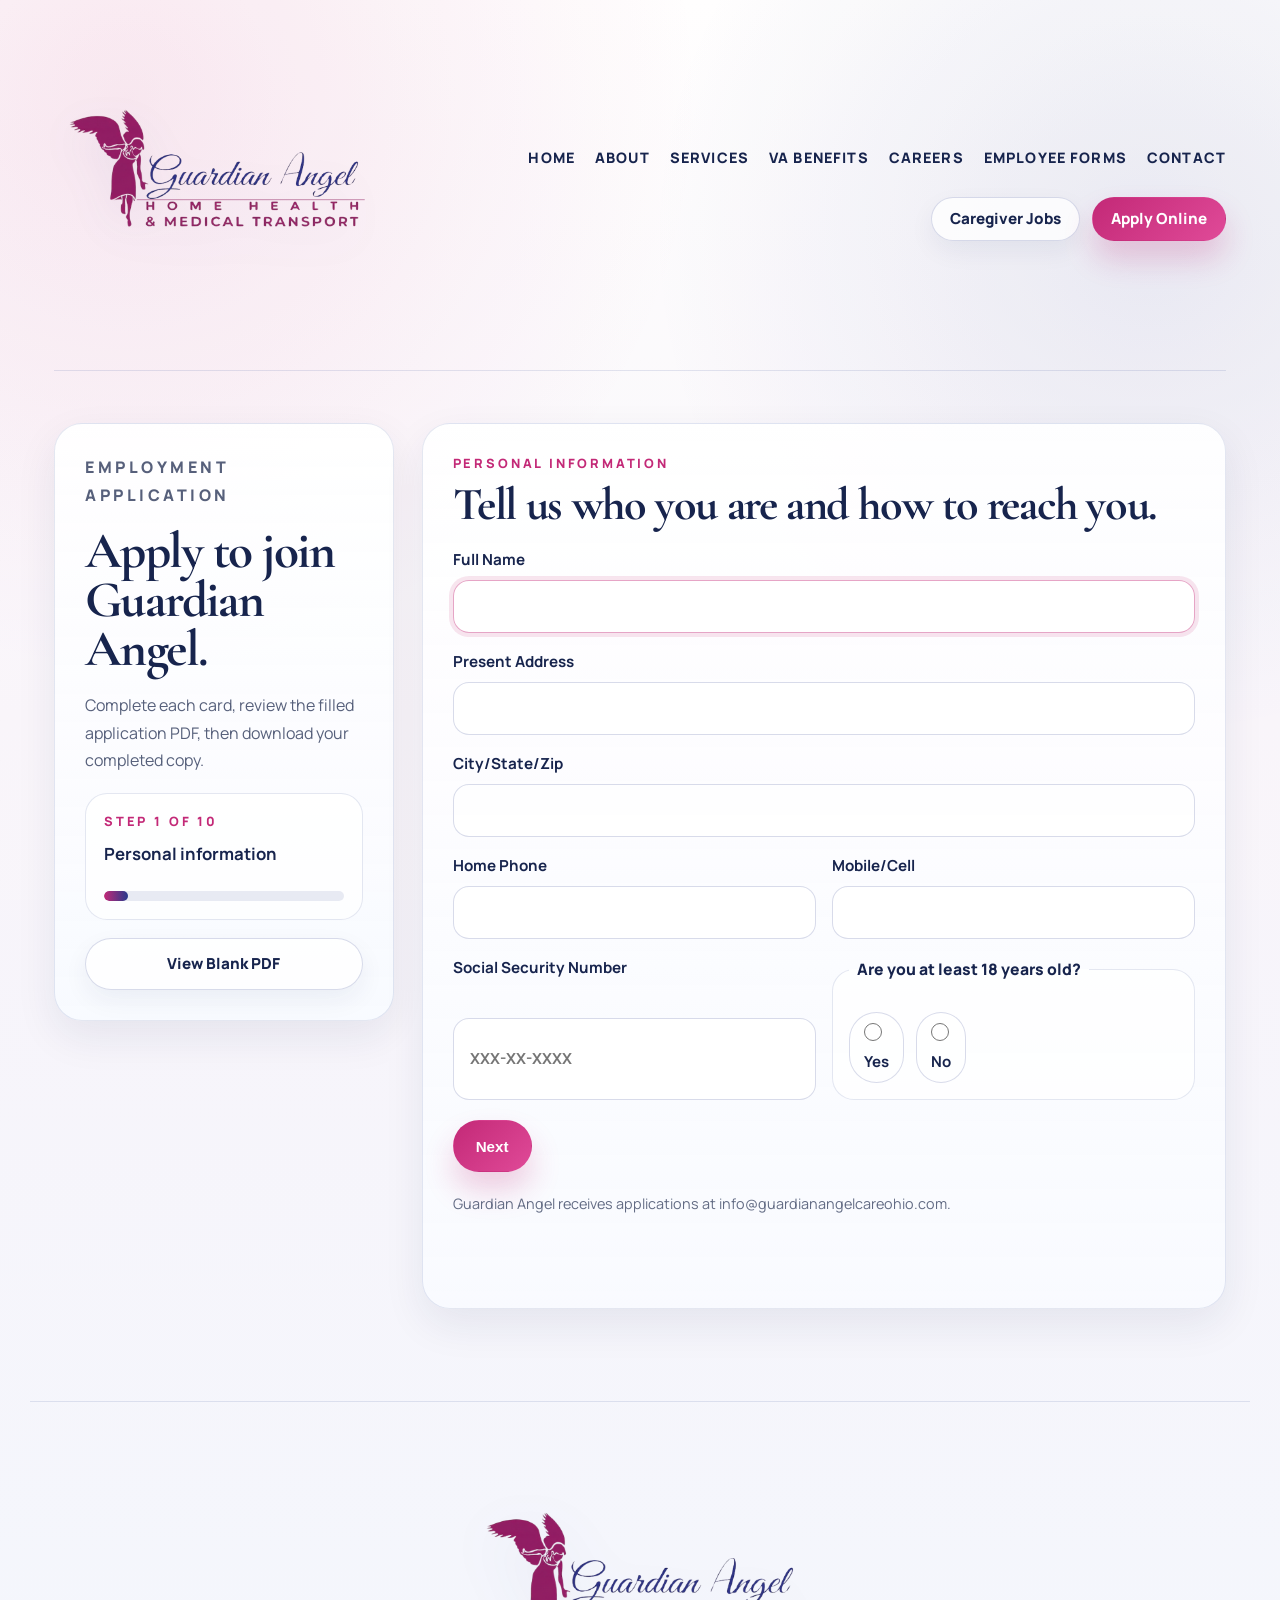
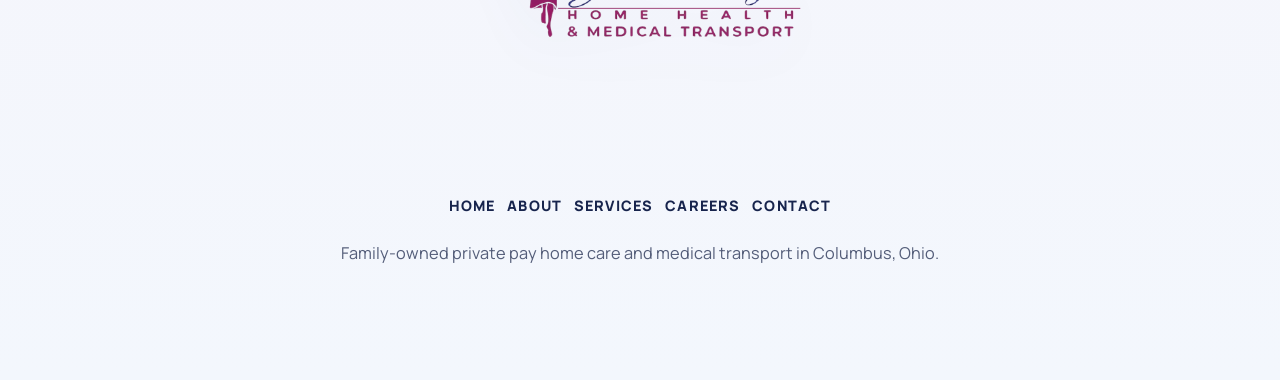
==== application.html @ 1ad5d9fd "Add employee onboarding forms site" ====
<!DOCTYPE html>
<html lang="en">
<head>
  <meta charset="UTF-8">
  <meta name="viewport" content="width=device-width, initial-scale=1.0">
  <title>Employment Application | Guardian Angel Home Health &amp; Medical Transport</title>
  <meta
    name="description"
    content="Complete the Guardian Angel Home Health and Medical Transport employment application online, preview the filled PDF, then download and submit your completed copy."
  >
  <link rel="icon" href="favicon.ico" sizes="any">
  <link rel="icon" type="image/png" sizes="512x512" href="favicon.png">
  <link rel="apple-touch-icon" sizes="180x180" href="apple-touch-icon.png">
  <link rel="preconnect" href="https://fonts.googleapis.com">
  <link rel="preconnect" href="https://fonts.gstatic.com" crossorigin>
  <link rel="stylesheet" href="styles.css">
</head>
<body>
  <div class="page-shell application-page">
    <header class="application-header" id="top">
      <nav class="top-nav">
        <a class="brand" href="index.html" aria-label="Guardian Angel Home Health and Medical Transport">
          <img
            class="brand-logo"
            src="assets/guardian-angel-logo.png"
            alt="Guardian Angel Home Health and Medical Transport logo"
          >
        </a>

        <div class="nav-cluster">
          <div class="nav-links">
            <a href="index.html">Home</a>
            <a href="about.html">About</a>
            <a href="index.html#services">Services</a>
            <a href="index.html#va-benefits">VA Benefits</a>
            <a href="index.html#careers">Careers</a>
            <a href="employee-forms.html">Employee Forms</a>
            <a href="index.html#contact">Contact</a>
          </div>
          <div class="nav-actions">
            <a class="button button-secondary button-small" href="index.html#careers">Caregiver Jobs</a>
            <a class="button button-primary button-small" href="#application">Apply Online</a>
          </div>
        </div>
      </nav>
    </header>

    <main
      class="application-main"
      id="application"
      data-application-recipient="info@guardianangelcareohio.com"
      data-application-endpoint="application-submit.php"
    >
      <section class="section application-section">
        <div class="application-layout">
          <aside class="application-sidebar reveal">
            <p class="eyebrow">Employment Application</p>
            <h1>Apply to join Guardian Angel.</h1>
            <p>
              Complete each card, review the filled application PDF, then download your completed copy.
            </p>
            <div class="application-status-card">
              <span class="feature-tag" id="applicationStepCount">Step 1 of 10</span>
              <strong id="applicationStepTitle">Personal information</strong>
              <div class="va-progress-bar" aria-hidden="true">
                <span class="va-progress-fill" id="applicationProgressFill"></span>
              </div>
            </div>
            <a class="button button-secondary" href="Forms/Guardian_Angel_Employment_Application.pdf" target="_blank" rel="noopener">View Blank PDF</a>
          </aside>

          <form class="contact-form application-form reveal" id="employmentApplicationForm" novalidate>
            <section class="application-step is-active" data-step-title="Personal information">
              <div class="application-step-head">
                <p class="eyebrow">Personal Information</p>
                <h2>Tell us who you are and how to reach you.</h2>
              </div>
              <label>
                Full Name
                <input type="text" name="fullName" autocomplete="name" required>
              </label>
              <label>
                Present Address
                <input type="text" name="presentAddress" autocomplete="street-address" required>
              </label>
              <label>
                City/State/Zip
                <input type="text" name="cityStateZip" autocomplete="address-level2" required>
              </label>
              <div class="form-grid-two">
                <label>
                  Home Phone
                  <input type="tel" name="homePhone" autocomplete="tel">
                </label>
                <label>
                  Mobile/Cell
                  <input type="tel" name="mobilePhone" autocomplete="tel" required>
                </label>
              </div>
              <div class="form-grid-two">
                <label>
                  Social Security Number
                  <input type="password" name="ssn" autocomplete="off" inputmode="numeric" placeholder="XXX-XX-XXXX">
                </label>
                <fieldset class="form-question compact-question">
                  <legend>Are you at least 18 years old?</legend>
                  <div class="choice-row">
                    <label class="choice-pill"><input type="radio" name="atLeast18" value="Yes" required><span>Yes</span></label>
                    <label class="choice-pill"><input type="radio" name="atLeast18" value="No" required><span>No</span></label>
                  </div>
                </fieldset>
              </div>
            </section>

            <section class="application-step" data-step-title="Position desired" hidden>
              <div class="application-step-head">
                <p class="eyebrow">Position Desired</p>
                <h2>Share the role and schedule you are looking for.</h2>
              </div>
              <div class="form-grid-two">
                <label>
                  Position Applying For
                  <input type="text" name="positionApplyingFor" required>
                </label>
                <label>
                  Salary Requirements
                  <input type="text" name="salaryRequirements">
                </label>
              </div>
              <fieldset class="form-question">
                <legend>Employment Type</legend>
                <div class="choice-row">
                  <label class="choice-pill"><input type="checkbox" name="employmentType" value="Full Time"><span>Full Time</span></label>
                  <label class="choice-pill"><input type="checkbox" name="employmentType" value="Part Time"><span>Part Time</span></label>
                  <label class="choice-pill"><input type="checkbox" name="employmentType" value="Per Visit"><span>Per Visit</span></label>
                  <label class="choice-pill"><input type="checkbox" name="employmentType" value="Pool"><span>Pool</span></label>
                </div>
              </fieldset>
              <fieldset class="form-question">
                <legend>Availability</legend>
                <div class="choice-row">
                  <label class="choice-pill"><input type="checkbox" name="availability" value="Day"><span>Day</span></label>
                  <label class="choice-pill"><input type="checkbox" name="availability" value="Night"><span>Night</span></label>
                  <label class="choice-pill"><input type="checkbox" name="availability" value="Evening"><span>Evening</span></label>
                  <label class="choice-pill"><input type="checkbox" name="availability" value="Weekend"><span>Weekend</span></label>
                </div>
              </fieldset>
              <fieldset class="form-question compact-question">
                <legend>Are you a US Citizen?</legend>
                <div class="choice-row">
                  <label class="choice-pill"><input type="radio" name="usCitizen" value="Yes" required><span>Yes</span></label>
                  <label class="choice-pill"><input type="radio" name="usCitizen" value="No" required><span>No</span></label>
                </div>
              </fieldset>
              <fieldset class="form-question compact-question">
                <legend>If no, do you have the legal right to remain permanently in the US?</legend>
                <div class="choice-row">
                  <label class="choice-pill"><input type="radio" name="legalRight" value="Yes"><span>Yes</span></label>
                  <label class="choice-pill"><input type="radio" name="legalRight" value="No"><span>No</span></label>
                  <label class="choice-pill"><input type="radio" name="legalRight" value="Not Applicable"><span>Not Applicable</span></label>
                </div>
              </fieldset>
              <fieldset class="form-question compact-question">
                <legend>Do you have adequate transportation to get to work on time and on short notice?</legend>
                <div class="choice-row">
                  <label class="choice-pill"><input type="radio" name="transportation" value="Yes" required><span>Yes</span></label>
                  <label class="choice-pill"><input type="radio" name="transportation" value="No" required><span>No</span></label>
                </div>
              </fieldset>
            </section>

            <section class="application-step" data-step-title="Background information" hidden>
              <div class="application-step-head">
                <p class="eyebrow">Background Information</p>
                <h2>Answer the background questions from the application.</h2>
              </div>
              <fieldset class="form-question">
                <legend>Have you been convicted of a crime, excluding misdemeanors/traffic, or released from confinement following a conviction within the last 7 years?</legend>
                <div class="choice-row">
                  <label class="choice-pill"><input type="radio" name="convicted" value="Yes" required><span>Yes</span></label>
                  <label class="choice-pill"><input type="radio" name="convicted" value="No" required><span>No</span></label>
                </div>
              </fieldset>
              <label>
                If yes, provide date, place, and nature
                <textarea name="convictionDetails" rows="4"></textarea>
              </label>
              <fieldset class="form-question">
                <legend>Are you presently charged with any violation of the law, excluding traffic?</legend>
                <div class="choice-row">
                  <label class="choice-pill"><input type="radio" name="presentlyCharged" value="Yes" required><span>Yes</span></label>
                  <label class="choice-pill"><input type="radio" name="presentlyCharged" value="No" required><span>No</span></label>
                </div>
              </fieldset>
              <label>
                If yes, provide date, place, and nature
                <textarea name="chargeDetails" rows="4"></textarea>
              </label>
            </section>

            <section class="application-step" data-step-title="Educational history" hidden>
              <div class="application-step-head">
                <p class="eyebrow">Educational History</p>
                <h2>List your school history.</h2>
              </div>
              <div class="application-repeat-group">
                <h3>High School</h3>
                <label>
                  Name &amp; Location
                  <input type="text" name="highSchoolNameLocation">
                </label>
                <div class="form-grid-three">
                  <label>
                    Year Attended
                    <input type="text" name="highSchoolYears">
                  </label>
                  <fieldset class="form-question compact-question">
                    <legend>Graduated?</legend>
                    <div class="choice-row">
                      <label class="choice-pill"><input type="radio" name="highSchoolGraduated" value="Y"><span>Y</span></label>
                      <label class="choice-pill"><input type="radio" name="highSchoolGraduated" value="N"><span>N</span></label>
                    </div>
                  </fieldset>
                  <label>
                    Degree
                    <input type="text" name="highSchoolDegree">
                  </label>
                </div>
              </div>
              <div class="application-repeat-group">
                <h3>College</h3>
                <label>
                  Name &amp; Location
                  <input type="text" name="collegeNameLocation">
                </label>
                <div class="form-grid-three">
                  <label>
                    Year Attended
                    <input type="text" name="collegeYears">
                  </label>
                  <fieldset class="form-question compact-question">
                    <legend>Graduated?</legend>
                    <div class="choice-row">
                      <label class="choice-pill"><input type="radio" name="collegeGraduated" value="Y"><span>Y</span></label>
                      <label class="choice-pill"><input type="radio" name="collegeGraduated" value="N"><span>N</span></label>
                    </div>
                  </fieldset>
                  <label>
                    Degree
                    <input type="text" name="collegeDegree">
                  </label>
                </div>
              </div>
              <div class="application-repeat-group">
                <h3>Other</h3>
                <label>
                  Name &amp; Location
                  <input type="text" name="otherSchoolNameLocation">
                </label>
                <div class="form-grid-three">
                  <label>
                    Year Attended
                    <input type="text" name="otherSchoolYears">
                  </label>
                  <fieldset class="form-question compact-question">
                    <legend>Graduated?</legend>
                    <div class="choice-row">
                      <label class="choice-pill"><input type="radio" name="otherSchoolGraduated" value="Y"><span>Y</span></label>
                      <label class="choice-pill"><input type="radio" name="otherSchoolGraduated" value="N"><span>N</span></label>
                    </div>
                  </fieldset>
                  <label>
                    Degree
                    <input type="text" name="otherSchoolDegree">
                  </label>
                </div>
              </div>
            </section>

            <section class="application-step" data-step-title="Skills and qualifications" hidden>
              <div class="application-step-head">
                <p class="eyebrow">Skills &amp; Qualifications</p>
                <h2>Add licenses, skills, languages, and honors.</h2>
              </div>
              <label>
                Professional Licenses
                <textarea name="professionalLicenses" rows="4" placeholder="Indicate type, number, and state of issue"></textarea>
              </label>
              <label>
                Other Skills
                <textarea name="otherSkills" rows="4" placeholder="Computer experience, typing speed, and other relevant skills"></textarea>
              </label>
              <label>
                Languages Spoken, other than English
                <input type="text" name="languagesSpoken">
              </label>
              <label>
                Professional Memberships/Honors
                <input type="text" name="membershipsHonors">
              </label>
            </section>

            <section class="application-step" data-step-title="Emergency contact" hidden>
              <div class="application-step-head">
                <p class="eyebrow">Emergency Contact</p>
                <h2>Add emergency contact information.</h2>
              </div>
              <div class="form-grid-two">
                <label>
                  Primary Contact Name/Phone
                  <input type="text" name="primaryContactNamePhone" required>
                </label>
                <label>
                  Relationship
                  <input type="text" name="primaryContactRelationship" required>
                </label>
              </div>
              <div class="form-grid-two">
                <label>
                  Out of State Contact Name/Phone
                  <input type="text" name="outStateContactNamePhone">
                </label>
                <label>
                  Relationship
                  <input type="text" name="outStateContactRelationship">
                </label>
              </div>
            </section>

            <section class="application-step" data-step-title="Work history 1" hidden>
              <div class="application-step-head">
                <p class="eyebrow">Work History</p>
                <h2>Start with your most recent employer.</h2>
              </div>
              <div class="form-grid-two">
                <label>
                  Employer Name
                  <input type="text" name="work1EmployerName" required>
                </label>
                <label>
                  Phone
                  <input type="tel" name="work1Phone">
                </label>
              </div>
              <label>
                Address
                <input type="text" name="work1Address">
              </label>
              <label>
                Job Title/Responsibilities
                <textarea name="work1Responsibilities" rows="4"></textarea>
              </label>
              <div class="form-grid-two">
                <label>
                  Dates (Start/End)
                  <input type="text" name="work1Dates">
                </label>
                <label>
                  Supervisor
                  <input type="text" name="work1Supervisor">
                </label>
              </div>
              <fieldset class="form-question compact-question">
                <legend>May we contact?</legend>
                <div class="choice-row">
                  <label class="choice-pill"><input type="radio" name="work1MayContact" value="Yes"><span>Yes</span></label>
                  <label class="choice-pill"><input type="radio" name="work1MayContact" value="No"><span>No</span></label>
                </div>
              </fieldset>
              <label>
                Reason for Leaving
                <input type="text" name="work1ReasonLeaving">
              </label>
            </section>

            <section class="application-step" data-step-title="Work history 2" hidden>
              <div class="application-step-head">
                <p class="eyebrow">Work History</p>
                <h2>Add a second employer if applicable.</h2>
              </div>
              <div class="form-grid-two">
                <label>
                  Employer Name
                  <input type="text" name="work2EmployerName">
                </label>
                <label>
                  Phone
                  <input type="tel" name="work2Phone">
                </label>
              </div>
              <label>
                Address
                <input type="text" name="work2Address">
              </label>
              <label>
                Job Title/Responsibilities
                <textarea name="work2Responsibilities" rows="4"></textarea>
              </label>
              <div class="form-grid-two">
                <label>
                  Dates (Start/End)
                  <input type="text" name="work2Dates">
                </label>
                <label>
                  Supervisor
                  <input type="text" name="work2Supervisor">
                </label>
              </div>
              <fieldset class="form-question compact-question">
                <legend>May we contact?</legend>
                <div class="choice-row">
                  <label class="choice-pill"><input type="radio" name="work2MayContact" value="Yes"><span>Yes</span></label>
                  <label class="choice-pill"><input type="radio" name="work2MayContact" value="No"><span>No</span></label>
                </div>
              </fieldset>
              <label>
                Reason for Leaving
                <input type="text" name="work2ReasonLeaving">
              </label>
            </section>

            <section class="application-step" data-step-title="References" hidden>
              <div class="application-step-head">
                <p class="eyebrow">Personal References</p>
                <h2>Add two personal references.</h2>
              </div>
              <div class="application-repeat-group">
                <h3>Reference 1</h3>
                <div class="form-grid-three">
                  <label>
                    Name
                    <input type="text" name="reference1Name" required>
                  </label>
                  <label>
                    Phone
                    <input type="tel" name="reference1Phone" required>
                  </label>
                  <label>
                    Relationship
                    <input type="text" name="reference1Relationship" required>
                  </label>
                </div>
              </div>
              <div class="application-repeat-group">
                <h3>Reference 2</h3>
                <div class="form-grid-three">
                  <label>
                    Name
                    <input type="text" name="reference2Name">
                  </label>
                  <label>
                    Phone
                    <input type="tel" name="reference2Phone">
                  </label>
                  <label>
                    Relationship
                    <input type="text" name="reference2Relationship">
                  </label>
                </div>
              </div>
            </section>

            <section class="application-step" data-step-title="Review and submit" hidden>
              <div class="application-step-head">
                <p class="eyebrow">Applicant Statement</p>
                <h2>Review the filled PDF, then download or submit.</h2>
              </div>
              <div class="form-grid-two">
                <label>
                  Applicant Signature
                  <input type="text" name="applicantSignature" required>
                </label>
                <label>
                  Date
                  <input type="date" name="applicationDate" required>
                </label>
              </div>
              <fieldset class="form-question">
                <legend>Applicant Statement</legend>
                <p class="question-note">
                  I certify that the information in this application is true and complete, authorize background checks and prior-history verification, and understand that employment is at-will.
                </p>
                <label class="choice-pill statement-choice">
                  <input type="checkbox" name="statementAgreement" value="Agreed" required>
                  <span>I have read and agree to the applicant statement.</span>
                </label>
              </fieldset>

              <div class="application-review-panel">
                <div class="application-review-head">
                  <h3>Review Answers</h3>
                  <button class="button button-secondary button-small" type="button" id="applicationRefreshPreviewButton">Update Preview</button>
                </div>
                <div class="application-summary" id="applicationSummary"></div>
              </div>

              <div class="application-preview-panel">
                <div class="application-review-head">
                  <h3>Completed PDF Preview</h3>
                  <a class="button button-secondary button-small" id="applicationOpenPdfLink" href="#" target="_blank" rel="noopener" hidden>Open PDF</a>
                </div>
                <div
                  class="application-pdf-pages"
                  id="applicationPdfPreviewPages"
                  aria-label="Completed employment application PDF preview"
                ></div>
              </div>
            </section>

            <div class="application-actions">
              <button class="button button-secondary" type="button" id="applicationPrevButton" hidden>Previous</button>
              <button class="button button-primary" type="button" id="applicationNextButton">Next</button>
              <button class="button button-secondary" type="button" id="applicationDownloadButton" hidden>Download PDF</button>
              <button class="button button-primary" type="button" id="applicationSubmitButton" hidden>Download and Submit</button>
            </div>
            <p class="contact-note" id="applicationSubmitNote">Guardian Angel receives applications at info@guardianangelcareohio.com.</p>
            <p class="form-response" id="applicationFormResponse" aria-live="polite"></p>
          </form>
        </div>
      </section>
    </main>

    <footer class="site-footer">
      <div class="footer-brand">
        <img
          class="footer-logo"
          src="assets/guardian-angel-logo.png"
          alt="Guardian Angel Home Health and Medical Transport logo"
        >
      </div>
      <div class="footer-links">
        <a href="index.html">Home</a>
        <a href="about.html">About</a>
        <a href="index.html#services">Services</a>
        <a href="index.html#careers">Careers</a>
        <a href="index.html#contact">Contact</a>
      </div>
      <p>Family-owned private pay home care and medical transport in Columbus, Ohio.</p>
    </footer>
  </div>

  <script src="assets/vendor/pdf-lib.min.js"></script>
  <script src="assets/vendor/pdf.min.js"></script>
  <script src="script.js"></script>
</body>
</html>
---- styles.css ----
@import url("https://fonts.googleapis.com/css2?family=Cormorant+Garamond:wght@500;600;700&family=Manrope:wght@400;500;600;700;800&display=swap");

:root {
  --rose: #c32977;
  --rose-deep: #8c1c58;
  --rose-soft: #f8e2ee;
  --navy: #27398c;
  --navy-deep: #17244d;
  --ink: #374262;
  --mist: #f4f7fc;
  --sky: #eef3ff;
  --paper: #ffffff;
  --paper-soft: rgba(255, 255, 255, 0.8);
  --line: rgba(39, 57, 140, 0.12);
  --line-strong: rgba(39, 57, 140, 0.18);
  --shadow: 0 28px 70px rgba(23, 36, 77, 0.12);
  --shadow-soft: 0 16px 42px rgba(23, 36, 77, 0.08);
  --radius-xl: 34px;
  --radius-lg: 28px;
  --radius-md: 22px;
  --radius-sm: 16px;
  --max-width: 1220px;
}

* {
  box-sizing: border-box;
}

html {
  scroll-behavior: smooth;
}

body {
  margin: 0;
  font-family: "Manrope", "Avenir Next", "Trebuchet MS", sans-serif;
  color: var(--ink);
  background:
    radial-gradient(circle at 10% 5%, rgba(195, 41, 119, 0.12), transparent 26%),
    radial-gradient(circle at 90% 12%, rgba(39, 57, 140, 0.11), transparent 24%),
    linear-gradient(180deg, #fffefe 0%, #f8f4fa 36%, #f3f7fd 100%);
}

body::before {
  content: "";
  position: fixed;
  inset: 0;
  pointer-events: none;
  opacity: 0.24;
  background-image:
    linear-gradient(rgba(255, 255, 255, 0.62), rgba(255, 255, 255, 0.62)),
    linear-gradient(90deg, rgba(39, 57, 140, 0.03) 1px, transparent 1px),
    linear-gradient(rgba(39, 57, 140, 0.03) 1px, transparent 1px);
  background-size: auto, 40px 40px, 40px 40px;
}

a {
  color: inherit;
  text-decoration: none;
}

img {
  display: block;
  max-width: 100%;
}

.page-shell {
  overflow: hidden;
}

.hero,
.section,
.site-footer {
  position: relative;
  z-index: 1;
}

.hero {
  max-width: var(--max-width);
  margin: 0 auto;
  padding: 30px 24px 92px;
}

.hero::before,
.hero::after {
  content: "";
  position: absolute;
  border-radius: 50%;
  pointer-events: none;
}

.hero::before {
  width: 340px;
  height: 340px;
  top: 58px;
  right: -90px;
  background: radial-gradient(circle, rgba(195, 41, 119, 0.14), transparent 72%);
}

.hero::after {
  width: 280px;
  height: 280px;
  left: -94px;
  top: 220px;
  background: radial-gradient(circle, rgba(39, 57, 140, 0.14), transparent 70%);
}

.top-nav {
  display: flex;
  align-items: center;
  justify-content: space-between;
  gap: 26px;
  padding-bottom: 20px;
  border-bottom: 1px solid var(--line);
}

.brand {
  flex: 0 0 auto;
  width: clamp(250px, 25vw, 360px);
}

.brand-logo {
  width: 100%;
  height: auto;
  filter: drop-shadow(0 16px 22px rgba(39, 57, 140, 0.07));
}

.nav-cluster {
  display: flex;
  align-items: center;
  justify-content: flex-end;
  gap: 22px;
  flex-wrap: wrap;
}

.nav-links,
.nav-actions,
.hero-actions,
.contact-actions,
.footer-links {
  display: flex;
  flex-wrap: wrap;
  gap: 12px;
}

.nav-links {
  justify-content: flex-end;
  gap: 10px 20px;
}

.nav-links a,
.footer-links a {
  position: relative;
  padding: 8px 0;
  font-size: 0.9rem;
  font-weight: 800;
  letter-spacing: 0.08em;
  text-transform: uppercase;
  color: var(--navy-deep);
}

.nav-links a::after,
.footer-links a::after {
  content: "";
  position: absolute;
  left: 0;
  bottom: 0;
  width: 100%;
  height: 2px;
  background: linear-gradient(90deg, var(--rose), var(--navy));
  transform: scaleX(0);
  transform-origin: center;
  transition: transform 180ms ease;
}

.nav-links a:hover::after,
.nav-links a:focus-visible::after,
.footer-links a:hover::after,
.footer-links a:focus-visible::after {
  transform: scaleX(1);
}

.button {
  display: inline-flex;
  align-items: center;
  justify-content: center;
  min-height: 52px;
  padding: 0 22px;
  border: 1px solid transparent;
  border-radius: 999px;
  font-size: 0.95rem;
  font-weight: 800;
  line-height: 1;
  transition: transform 180ms ease, box-shadow 180ms ease, background 180ms ease;
}

.button:hover,
.button:focus-visible {
  transform: translateY(-2px);
}

.button-small {
  min-height: 44px;
  padding: 0 18px;
}

.button-primary {
  background: linear-gradient(135deg, var(--rose), #e04a98);
  color: #fff;
  box-shadow: 0 18px 30px rgba(195, 41, 119, 0.22);
}

.button-secondary {
  border-color: var(--line-strong);
  background: rgba(255, 255, 255, 0.76);
  color: var(--navy-deep);
  box-shadow: 0 10px 26px rgba(23, 36, 77, 0.06);
}

.hero-layout,
.feature-grid,
.coverage-layout,
.careers-layout,
.va-layout,
.contact-layout {
  display: grid;
  gap: 28px;
}

.hero-layout {
  grid-template-columns: minmax(0, 1.05fr) minmax(360px, 0.95fr);
  align-items: start;
  padding-top: 42px;
}

.hero-copy {
  padding-right: 10px;
}

.eyebrow,
.feature-tag,
.detail-label,
.quick-eyebrow {
  display: inline-block;
  margin: 0;
  font-size: 0.8rem;
  font-weight: 800;
  letter-spacing: 0.22em;
  text-transform: uppercase;
}

.eyebrow,
.feature-tag,
.detail-label,
.quick-eyebrow {
  color: var(--rose);
}

.hero h1,
.section-heading h2,
.quick-panel h2,
.copy-panel h3,
.coverage-card h2,
.local-contact-card h3,
.career-copy h2,
.contact-copy h2,
.wide-cta h2 {
  margin: 0;
  font-family: "Cormorant Garamond", Georgia, serif;
  font-weight: 700;
  letter-spacing: -0.03em;
  color: var(--navy-deep);
}

.hero h1 {
  margin-top: 16px;
  font-size: clamp(3.25rem, 6.4vw, 5.8rem);
  line-height: 0.93;
}

.lead,
.section-lead,
.copy-panel p,
.coverage-card p,
.local-contact-card p,
.career-copy p,
.contact-copy p,
.testimonial-card p,
.need-card p,
.wide-cta p,
.site-footer p,
.quick-list li {
  font-size: 1.02rem;
  line-height: 1.78;
  color: rgba(55, 66, 98, 0.85);
}

.lead {
  max-width: 700px;
  margin: 24px 0 0;
}

.hero-actions {
  margin-top: 30px;
}

.hero-inline-list,
.hero-trust-strip,
.area-chips,
.rating-strip {
  display: flex;
  flex-wrap: wrap;
  gap: 12px;
}

.hero-inline-list {
  margin-top: 24px;
}

.hero-inline-list span,
.hero-trust-strip span,
.area-chips span,
.rating-strip span,
.check-grid span {
  display: inline-flex;
  align-items: center;
  gap: 10px;
  padding: 12px 16px;
  border-radius: 999px;
  border: 1px solid var(--line);
  background: rgba(255, 255, 255, 0.74);
  color: var(--navy-deep);
  font-size: 0.9rem;
  font-weight: 700;
}

.hero-inline-list span::before,
.hero-trust-strip span::before,
.area-chips span::before,
.rating-strip span::before,
.check-grid span::before {
  content: "";
  width: 8px;
  height: 8px;
  border-radius: 50%;
  background: linear-gradient(135deg, var(--rose), var(--navy));
  flex: 0 0 auto;
}

.hero-metrics {
  display: grid;
  grid-template-columns: repeat(3, minmax(0, 1fr));
  gap: 16px;
  margin-top: 26px;
}

.metric-card,
.quick-panel,
.copy-panel,
.service-card,
.need-card,
.coverage-card,
.local-contact-card,
.career-copy,
.testimonial-card,
.contact-form,
.contact-copy,
.wide-cta {
  background: linear-gradient(180deg, rgba(255, 255, 255, 0.92), rgba(249, 251, 255, 0.82));
  border: 1px solid var(--line);
  border-radius: var(--radius-lg);
  box-shadow: var(--shadow-soft);
}

.metric-card {
  padding: 20px;
}

.metric-card strong {
  display: block;
  margin-bottom: 10px;
  color: var(--navy-deep);
  font-size: 1rem;
}

.metric-card span {
  display: block;
  font-size: 0.95rem;
  line-height: 1.65;
  color: rgba(55, 66, 98, 0.82);
}

.hero-side {
  display: grid;
  gap: 18px;
}

.hero-photo-card,
.feature-photo {
  position: relative;
  margin: 0;
  overflow: hidden;
  padding: 14px;
  background: linear-gradient(180deg, rgba(255, 255, 255, 0.94), rgba(245, 248, 255, 0.86));
  border: 1px solid var(--line);
  border-radius: var(--radius-xl);
  box-shadow: var(--shadow);
}

.hero-photo-card::before,
.feature-photo::before {
  content: "";
  position: absolute;
  inset: 0;
  background:
    radial-gradient(circle at top left, rgba(195, 41, 119, 0.12), transparent 32%),
    radial-gradient(circle at right bottom, rgba(39, 57, 140, 0.12), transparent 34%);
  pointer-events: none;
}

.hero-photo,
.feature-photo img {
  position: relative;
  z-index: 1;
  width: 100%;
  height: auto;
  border-radius: calc(var(--radius-xl) - 10px);
  object-fit: cover;
}

.hero-photo {
  aspect-ratio: 1 / 0.9;
}

.hero-photo-full {
  aspect-ratio: 3 / 2;
  object-fit: contain;
  object-position: center;
  background: linear-gradient(180deg, rgba(255, 255, 255, 0.98), rgba(248, 242, 248, 0.94));
}

.hero-photo-card-tall .hero-photo {
  aspect-ratio: 4 / 5;
  object-position: center 18%;
}

.photo-chip {
  position: absolute;
  left: 28px;
  bottom: 28px;
  z-index: 2;
  max-width: 75%;
  padding: 12px 16px;
  border-radius: 18px;
  background: rgba(255, 255, 255, 0.88);
  color: var(--navy-deep);
  font-size: 0.84rem;
  font-weight: 800;
  letter-spacing: 0.04em;
  line-height: 1.5;
  box-shadow: 0 18px 32px rgba(23, 36, 77, 0.12);
}

.photo-chip-primary {
  max-width: 60%;
}

.quick-panel {
  padding: 28px;
}

.quick-panel h2,
.career-copy h2,
.contact-copy h2,
.coverage-card h2,
.wide-cta h2 {
  margin-top: 16px;
  font-size: clamp(2rem, 3.1vw, 3rem);
  line-height: 0.98;
}

.quick-list {
  margin: 20px 0 0;
  padding: 0;
  list-style: none;
}

.quick-list li {
  position: relative;
  padding-left: 24px;
  margin-top: 12px;
}

.quick-list li::before {
  content: "";
  position: absolute;
  left: 0;
  top: 12px;
  width: 10px;
  height: 10px;
  border-radius: 50%;
  background: linear-gradient(135deg, var(--rose), var(--navy));
}

.quick-actions {
  display: flex;
  flex-wrap: wrap;
  gap: 12px;
  margin-top: 22px;
}

.hero-trust-strip {
  margin-top: 26px;
}

.section {
  max-width: var(--max-width);
  margin: 0 auto;
  padding: 0 24px 92px;
}

.section-heading {
  max-width: 780px;
}

.section-heading h2 {
  margin-top: 12px;
  font-size: clamp(2.55rem, 4.4vw, 4.1rem);
  line-height: 0.98;
}

.section-lead {
  margin: 18px 0 0;
  max-width: 700px;
}

.intro-section {
  padding-top: 8px;
}

.feature-grid {
  grid-template-columns: minmax(0, 1fr) minmax(340px, 0.96fr);
  align-items: center;
  margin-top: 30px;
}

.feature-grid-reverse {
  grid-template-columns: minmax(340px, 0.96fr) minmax(0, 1fr);
}

.copy-panel,
.coverage-card,
.local-contact-card,
.career-copy,
.contact-copy,
.wide-cta {
  padding: 32px;
}

.copy-panel h3 {
  font-size: clamp(2rem, 3vw, 3rem);
  line-height: 1;
}

.copy-panel p {
  margin: 18px 0 0;
}

.check-grid {
  display: grid;
  grid-template-columns: repeat(2, minmax(0, 1fr));
  gap: 12px;
  margin-top: 24px;
}

.feature-photo img {
  aspect-ratio: 4 / 3;
}

.jobs-photo img {
  aspect-ratio: 4 / 5;
  object-position: center top;
}

.feature-photo figcaption {
  position: relative;
  z-index: 1;
  margin-top: 18px;
  font-size: 0.96rem;
  line-height: 1.65;
  color: rgba(55, 66, 98, 0.78);
}

.services-grid {
  display: grid;
  grid-template-columns: repeat(4, minmax(0, 1fr));
  gap: 20px;
  margin-top: 30px;
}

.service-card {
  position: relative;
  overflow: hidden;
  padding: 26px;
}

.service-card::before {
  content: "";
  position: absolute;
  inset: 0 auto auto 0;
  width: 100%;
  height: 4px;
  background: linear-gradient(90deg, var(--rose), var(--navy));
}

.service-card-accent {
  background: linear-gradient(180deg, rgba(255, 246, 250, 0.96), rgba(245, 248, 255, 0.86));
}

.service-mark {
  display: inline-flex;
  width: 46px;
  height: 46px;
  margin-bottom: 18px;
  border-radius: 18px;
  background: linear-gradient(135deg, rgba(195, 41, 119, 0.18), rgba(39, 57, 140, 0.16));
  position: relative;
}

.service-mark::before,
.service-mark::after {
  content: "";
  position: absolute;
  border-radius: 999px;
}

.service-mark::before {
  inset: 11px 14px;
  border: 2px solid var(--navy);
}

.service-mark::after {
  inset: 18px 20px;
  background: var(--rose);
}

.service-card h3,
.need-card h3,
.local-contact-card h3 {
  margin: 0 0 14px;
  color: var(--navy-deep);
  font-size: 1.3rem;
}

.service-card p {
  margin: 0;
  font-size: 0.98rem;
  line-height: 1.72;
  color: rgba(55, 66, 98, 0.82);
}

.service-card ul {
  margin: 18px 0 0;
  padding-left: 18px;
  color: rgba(55, 66, 98, 0.84);
  line-height: 1.85;
}

.need-grid,
.testimonial-grid,
.gallery-grid {
  display: grid;
  gap: 18px;
}

.need-grid {
  grid-template-columns: repeat(4, minmax(0, 1fr));
  margin-top: 28px;
}

.need-card {
  padding: 26px;
  background: linear-gradient(180deg, rgba(255, 255, 255, 0.9), rgba(248, 242, 248, 0.8));
}

.need-card p {
  margin: 0;
}

.coverage-layout,
.careers-layout,
.va-layout,
.contact-layout {
  grid-template-columns: repeat(2, minmax(0, 1fr));
  align-items: start;
}

.va-stage {
  position: relative;
  max-width: 780px;
  margin: 34px auto 0;
}

.va-stage::before,
.va-stage::after {
  content: "";
  position: absolute;
  border-radius: 50%;
  pointer-events: none;
}

.va-stage::before {
  width: 180px;
  height: 180px;
  top: -28px;
  right: -40px;
  background: radial-gradient(circle, rgba(39, 57, 140, 0.16), transparent 72%);
}

.va-stage::after {
  width: 210px;
  height: 210px;
  left: -42px;
  bottom: -48px;
  background: radial-gradient(circle, rgba(195, 41, 119, 0.14), transparent 74%);
}

.va-stage > * {
  position: relative;
  z-index: 1;
}

.va-intro-card,
.va-form {
  padding: clamp(24px, 3vw, 34px);
  border: 1px solid var(--line);
  border-radius: var(--radius-lg);
  background: linear-gradient(180deg, rgba(255, 255, 255, 0.94), rgba(248, 251, 255, 0.88));
  box-shadow: 0 26px 54px rgba(23, 36, 77, 0.1);
}

.va-intro-card[hidden],
.va-form[hidden] {
  display: none;
}

.va-intro-card h3 {
  margin: 16px 0 0;
  font-family: "Cormorant Garamond", Georgia, serif;
  font-size: clamp(2.2rem, 4vw, 3.3rem);
  line-height: 0.94;
  letter-spacing: -0.03em;
  color: var(--navy-deep);
}

.va-intro-card p {
  max-width: 640px;
  margin: 18px 0 0;
}

.va-intro-grid {
  display: grid;
  grid-template-columns: repeat(2, minmax(0, 1fr));
  gap: 12px;
  margin-top: 26px;
}

.va-intro-card .hero-actions {
  display: flex;
  flex-wrap: wrap;
  gap: 12px;
  margin-top: 26px;
}

.va-form {
  gap: 18px;
}

.va-progress {
  padding: 18px;
  border: 1px solid var(--line);
  border-radius: var(--radius-md);
  background: rgba(255, 255, 255, 0.76);
}

.va-progress-head {
  display: flex;
  flex-wrap: wrap;
  align-items: center;
  justify-content: space-between;
  gap: 10px 16px;
}

.va-progress-head strong {
  color: var(--navy-deep);
  font-size: 1.05rem;
}

.va-progress-bar {
  width: 100%;
  height: 10px;
  margin-top: 14px;
  overflow: hidden;
  border-radius: 999px;
  background: rgba(39, 57, 140, 0.1);
}

.va-progress-fill {
  display: block;
  width: 10%;
  height: 100%;
  border-radius: inherit;
  background: linear-gradient(90deg, var(--rose), var(--navy));
  transition: width 220ms ease;
}

.va-step {
  display: grid;
  gap: 16px;
}

.va-step[hidden] {
  display: none;
}

.form-question {
  margin: 0;
  padding: 18px;
  border: 1px solid var(--line);
  border-radius: var(--radius-md);
  background: rgba(255, 255, 255, 0.72);
}

.form-question legend {
  padding: 0 8px;
  color: var(--navy-deep);
  font-size: 0.98rem;
  font-weight: 800;
  line-height: 1.6;
}

.question-note {
  margin: 12px 0 0;
  font-size: 0.92rem;
  line-height: 1.7;
  color: rgba(55, 66, 98, 0.78);
}

.choice-row {
  display: flex;
  flex-wrap: wrap;
  gap: 12px;
  margin-top: 14px;
}

.choice-pill {
  position: relative;
  display: inline-flex;
  align-items: center;
  gap: 10px;
  padding: 10px 14px;
  border: 1px solid var(--line-strong);
  border-radius: 999px;
  background: rgba(255, 255, 255, 0.92);
  color: var(--navy-deep);
  cursor: pointer;
  transition: border-color 180ms ease, box-shadow 180ms ease, transform 180ms ease;
}

.choice-pill:hover {
  transform: translateY(-1px);
}

.choice-pill input {
  width: 18px;
  height: 18px;
  margin: 0;
  accent-color: var(--rose);
}

.choice-pill span {
  font-size: 0.94rem;
  font-weight: 700;
}

.va-wizard-actions {
  display: flex;
  flex-wrap: wrap;
  justify-content: space-between;
  align-items: center;
  gap: 12px;
}

.va-wizard-actions [hidden] {
  display: none !important;
}

.area-chips,
.rating-strip {
  margin-top: 22px;
}

.local-details,
.contact-details {
  display: grid;
  gap: 18px;
  margin-top: 22px;
}

.local-details {
  grid-template-columns: repeat(2, minmax(0, 1fr));
}

.detail-label {
  margin-bottom: 8px;
}

.local-details strong,
.contact-details strong {
  display: block;
  color: var(--navy-deep);
  font-size: 1.02rem;
}

.contact-link {
  text-decoration: underline;
  text-underline-offset: 0.18em;
  text-decoration-thickness: 2px;
}

.reviews-section {
  padding-bottom: 88px;
}

.rating-strip span {
  background: rgba(255, 255, 255, 0.88);
}

.testimonial-grid {
  grid-template-columns: repeat(3, minmax(0, 1fr));
  margin-top: 24px;
}

.testimonial-card {
  margin: 0;
  padding: 28px;
}

.testimonial-card h3 {
  margin: 0 0 14px;
  color: var(--navy-deep);
  font-size: 1.28rem;
}

.testimonial-person {
  display: flex;
  align-items: center;
  gap: 14px;
  margin-top: 22px;
}

.testimonial-avatar {
  display: inline-flex;
  align-items: center;
  justify-content: center;
  width: 48px;
  height: 48px;
  border-radius: 50%;
  background: linear-gradient(135deg, var(--rose), var(--navy));
  color: #fff;
  font-size: 0.92rem;
  font-weight: 800;
  letter-spacing: 0.08em;
  flex: 0 0 auto;
}

.testimonial-meta strong,
.testimonial-meta span {
  display: block;
}

.testimonial-meta strong {
  color: var(--navy-deep);
  font-size: 1rem;
}

.testimonial-meta span {
  margin-top: 4px;
  color: rgba(55, 66, 98, 0.8);
  font-size: 0.9rem;
  line-height: 1.5;
}

.testimonial-card footer {
  margin-top: 18px;
  color: var(--rose);
  font-size: 0.82rem;
  font-weight: 800;
  letter-spacing: 0.18em;
  text-transform: uppercase;
}

.gallery-grid {
  grid-template-columns: repeat(2, minmax(0, 1fr));
  margin-top: 28px;
}

.contact-copy,
.contact-form {
  height: 100%;
}

.contact-form {
  display: grid;
  gap: 16px;
  padding: 30px;
}

.contact-form label {
  display: grid;
  gap: 10px;
  font-size: 0.95rem;
  font-weight: 700;
  color: var(--navy-deep);
}

.contact-form input,
.contact-form select,
.contact-form textarea {
  width: 100%;
  padding: 15px 16px;
  border: 1px solid var(--line-strong);
  border-radius: 16px;
  background: rgba(255, 255, 255, 0.94);
  color: var(--ink);
  font: inherit;
  transition: border-color 180ms ease, box-shadow 180ms ease;
}

.contact-form input:focus,
.contact-form select:focus,
.contact-form textarea:focus {
  outline: none;
  border-color: rgba(195, 41, 119, 0.42);
  box-shadow: 0 0 0 4px rgba(195, 41, 119, 0.12);
}

.contact-form .choice-pill input[type="radio"],
.contact-form .choice-pill input[type="checkbox"] {
  width: 18px;
  min-width: 18px;
  height: 18px;
  padding: 0;
  border: 0;
  border-radius: 0;
  background: transparent;
  box-shadow: none;
  accent-color: var(--rose);
}

.contact-note {
  margin: 0;
  font-size: 0.9rem;
  line-height: 1.65;
  color: rgba(55, 66, 98, 0.78);
}

.contact-actions .button {
  min-height: 46px;
}

.form-response {
  min-height: 2.6rem;
  margin: 0;
  color: var(--navy);
  font-weight: 700;
  line-height: 1.6;
}

.cta-section {
  padding-bottom: 96px;
}

.wide-cta {
  display: flex;
  align-items: center;
  justify-content: space-between;
  gap: 24px;
}

.page-hero {
  padding-bottom: 80px;
}

.about-layout {
  align-items: center;
}

.application-header {
  position: relative;
  z-index: 2;
  max-width: var(--max-width);
  margin: 0 auto;
  padding: 30px 24px 20px;
}

.application-section {
  padding-top: 32px;
}

.application-layout {
  display: grid;
  grid-template-columns: minmax(280px, 0.38fr) minmax(0, 0.9fr);
  align-items: start;
  gap: 28px;
}

.application-sidebar {
  position: sticky;
  top: 24px;
  display: grid;
  gap: 18px;
  padding: 30px;
  border: 1px solid var(--line);
  border-radius: var(--radius-lg);
  background: linear-gradient(180deg, rgba(255, 255, 255, 0.94), rgba(248, 251, 255, 0.86));
  box-shadow: var(--shadow-soft);
}

.application-sidebar h1,
.application-step-head h2 {
  margin: 0;
  font-family: "Cormorant Garamond", Georgia, serif;
  font-weight: 700;
  letter-spacing: -0.03em;
  color: var(--navy-deep);
}

.application-sidebar h1 {
  font-size: clamp(2.45rem, 4vw, 3.8rem);
  line-height: 0.96;
}

.application-sidebar p {
  margin: 0;
  font-size: 1rem;
  line-height: 1.72;
  color: rgba(55, 66, 98, 0.84);
}

.application-status-card,
.application-review-panel,
.application-preview-panel,
.application-repeat-group {
  border: 1px solid var(--line);
  border-radius: var(--radius-md);
  background: rgba(255, 255, 255, 0.76);
}

.application-status-card {
  display: grid;
  gap: 12px;
  padding: 18px;
}

.application-status-card strong {
  color: var(--navy-deep);
  font-size: 1.05rem;
}

.application-form {
  gap: 20px;
  min-width: 0;
}

.application-step {
  display: grid;
  gap: 18px;
}

.application-step[hidden] {
  display: none;
}

.application-step-head {
  display: grid;
  gap: 10px;
  padding-bottom: 4px;
}

.application-step-head h2 {
  font-size: clamp(2rem, 3.6vw, 3.2rem);
  line-height: 0.98;
}

.form-grid-two,
.form-grid-three {
  display: grid;
  gap: 16px;
}

.form-grid-two {
  grid-template-columns: repeat(2, minmax(0, 1fr));
}

.form-grid-three {
  grid-template-columns: repeat(3, minmax(0, 1fr));
}

.compact-question {
  padding: 16px;
}

.application-repeat-group {
  display: grid;
  gap: 16px;
  padding: 18px;
}

.application-repeat-group h3,
.application-review-head h3,
.application-summary-card h4 {
  margin: 0;
  color: var(--navy-deep);
}

.application-repeat-group h3 {
  font-size: 1.05rem;
}

.statement-choice {
  width: fit-content;
  max-width: 100%;
  margin-top: 14px;
}

.application-review-panel,
.application-preview-panel {
  display: grid;
  gap: 16px;
  padding: 18px;
}

.application-review-head,
.application-summary-card-head {
  display: flex;
  align-items: center;
  justify-content: space-between;
  gap: 12px;
}

.application-summary {
  display: grid;
  gap: 14px;
}

.application-summary-card {
  display: grid;
  gap: 14px;
  padding: 16px;
  border: 1px solid var(--line);
  border-radius: var(--radius-sm);
  background: rgba(248, 250, 255, 0.9);
}

.application-summary-fields {
  display: grid;
  grid-template-columns: repeat(2, minmax(0, 1fr));
  gap: 12px;
}

.application-summary-fields div {
  min-width: 0;
  padding: 12px;
  border: 1px solid rgba(39, 57, 140, 0.09);
  border-radius: 14px;
  background: rgba(255, 255, 255, 0.8);
}

.application-summary-fields span,
.application-summary-fields strong {
  display: block;
}

.application-summary-fields span {
  margin-bottom: 6px;
  color: rgba(55, 66, 98, 0.72);
  font-size: 0.78rem;
  font-weight: 800;
  letter-spacing: 0.08em;
  text-transform: uppercase;
}

.application-summary-fields strong {
  color: var(--navy-deep);
  font-size: 0.95rem;
  line-height: 1.55;
  overflow-wrap: anywhere;
}

.application-pdf-pages {
  display: grid;
  gap: 18px;
  max-height: 860px;
  overflow: auto;
  padding: 18px;
  border: 1px solid var(--line-strong);
  border-radius: var(--radius-sm);
  background: linear-gradient(180deg, rgba(248, 250, 255, 0.96), rgba(255, 255, 255, 0.9));
}

.application-pdf-page {
  display: grid;
  gap: 10px;
  width: min(100%, 820px);
  margin: 0 auto;
}

.application-pdf-page canvas {
  display: block;
  width: 100%;
  height: auto;
  border: 1px solid rgba(39, 57, 140, 0.14);
  border-radius: 10px;
  background: #fff;
  box-shadow: 0 14px 34px rgba(23, 36, 77, 0.1);
}

.application-pdf-page figcaption,
.application-preview-empty {
  color: rgba(55, 66, 98, 0.72);
  font-size: 0.86rem;
  font-weight: 700;
  line-height: 1.6;
  text-align: center;
}

.application-preview-empty {
  display: grid;
  min-height: 260px;
  place-items: center;
  padding: 24px;
}

.application-actions {
  display: flex;
  flex-wrap: wrap;
  align-items: center;
  justify-content: space-between;
  gap: 12px;
}

.application-actions [hidden] {
  display: none !important;
}

.site-footer {
  max-width: var(--max-width);
  margin: 0 auto;
  padding: 26px 24px 96px;
  border-top: 1px solid var(--line);
  text-align: center;
}

.fab-menu {
  position: fixed;
  left: 18px;
  bottom: 18px;
  z-index: 40;
}

.fab-toggle {
  display: inline-flex;
  align-items: center;
  justify-content: center;
  min-height: 56px;
  padding: 0 20px;
  border-radius: 999px;
  background: linear-gradient(135deg, var(--rose), #e04a98);
  color: #fff;
  font-size: 0.92rem;
  font-weight: 800;
  letter-spacing: 0.06em;
  text-transform: uppercase;
  box-shadow: 0 20px 34px rgba(195, 41, 119, 0.28);
  cursor: pointer;
  list-style: none;
}

.fab-toggle::-webkit-details-marker {
  display: none;
}

.fab-panel {
  position: absolute;
  left: 0;
  bottom: calc(100% + 12px);
  display: grid;
  gap: 10px;
  min-width: 220px;
  padding: 14px;
  border: 1px solid var(--line);
  border-radius: var(--radius-md);
  background: rgba(255, 255, 255, 0.96);
  box-shadow: 0 22px 38px rgba(23, 36, 77, 0.14);
  backdrop-filter: blur(10px);
}

.fab-menu:not([open]) .fab-panel {
  display: none;
}

.fab-link {
  display: block;
  padding: 12px 14px;
  border: 1px solid var(--line);
  border-radius: 14px;
  background: rgba(248, 250, 255, 0.96);
  color: var(--navy-deep);
  font-size: 0.94rem;
  font-weight: 700;
  transition: transform 180ms ease, border-color 180ms ease, background 180ms ease;
}

.fab-link:hover,
.fab-link:focus-visible {
  transform: translateY(-1px);
  border-color: rgba(195, 41, 119, 0.28);
  background: rgba(255, 245, 250, 0.96);
}

.footer-brand {
  width: min(340px, 100%);
  margin: 0 auto 20px;
}

.footer-logo {
  width: 100%;
  height: auto;
  filter: drop-shadow(0 18px 28px rgba(39, 57, 140, 0.06));
}

.footer-links {
  justify-content: center;
  margin-bottom: 8px;
}

.reveal {
  opacity: 0;
  transform: translateY(24px);
  transition: opacity 700ms ease, transform 700ms ease;
}

.reveal.visible {
  opacity: 1;
  transform: translateY(0);
}

@media (max-width: 1120px) {
  .hero-layout,
  .feature-grid,
  .feature-grid-reverse,
  .coverage-layout,
  .careers-layout,
  .contact-layout,
  .application-layout {
    grid-template-columns: 1fr;
  }

  .application-sidebar {
    position: static;
  }

  .services-grid {
    grid-template-columns: repeat(2, minmax(0, 1fr));
  }

  .need-grid,
  .testimonial-grid {
    grid-template-columns: repeat(2, minmax(0, 1fr));
  }

  .hero-metrics,
  .local-details {
    grid-template-columns: 1fr;
  }
}

@media (max-width: 860px) {
  .hero {
    padding: 22px 18px 78px;
  }

  .section,
  .site-footer,
  .application-header {
    padding-left: 18px;
    padding-right: 18px;
  }

  .top-nav {
    flex-direction: column;
    align-items: stretch;
  }

  .brand {
    width: min(320px, 100%);
    margin: 0 auto;
  }

  .nav-cluster,
  .nav-links,
  .nav-actions {
    justify-content: center;
  }

  .hero-layout {
    padding-top: 30px;
  }

  .hero h1 {
    font-size: clamp(2.9rem, 12vw, 4.6rem);
  }

  .va-stage {
    max-width: 100%;
  }

  .va-intro-grid {
    grid-template-columns: 1fr;
  }

  .form-grid-two,
  .form-grid-three,
  .application-summary-fields {
    grid-template-columns: 1fr;
  }

  .hero-metrics,
  .check-grid,
  .gallery-grid,
  .need-grid,
  .testimonial-grid,
  .services-grid {
    grid-template-columns: 1fr;
  }

  .photo-chip,
  .photo-chip-primary {
    max-width: calc(100% - 56px);
  }

  .wide-cta {
    flex-direction: column;
    align-items: flex-start;
  }
}

@media (max-width: 640px) {
  .button,
  .button-small {
    width: 100%;
  }

  .hero-inline-list span,
  .hero-trust-strip span,
  .area-chips span,
  .rating-strip span,
  .check-grid span {
    width: 100%;
    justify-content: flex-start;
  }

  .metric-card,
  .quick-panel,
  .copy-panel,
  .service-card,
  .need-card,
  .coverage-card,
  .local-contact-card,
  .career-copy,
  .contact-copy,
  .contact-form,
  .wide-cta {
    padding: 24px;
  }

  .va-intro-card,
  .va-form,
  .application-sidebar {
    padding: 22px 18px;
    border-radius: 24px;
  }

  .quick-panel h2,
  .career-copy h2,
  .contact-copy h2,
  .coverage-card h2,
  .wide-cta h2,
  .copy-panel h3 {
    font-size: clamp(1.9rem, 8vw, 2.6rem);
  }

  .va-progress {
    padding: 16px;
  }

  .va-progress-head {
    align-items: flex-start;
  }

  .va-progress-head strong {
    font-size: 0.98rem;
    line-height: 1.4;
  }

  .form-question {
    padding: 16px 14px;
  }

  .form-question legend {
    padding: 0 4px;
    font-size: 0.94rem;
    line-height: 1.5;
  }

  .question-note {
    font-size: 0.88rem;
    line-height: 1.65;
  }

  .choice-row {
    display: grid;
    grid-template-columns: 1fr;
    gap: 10px;
  }

  .choice-pill {
    width: 100%;
    min-height: 52px;
    justify-content: flex-start;
    padding: 12px 14px;
  }

  .va-wizard-actions {
    flex-direction: column;
  }

  .va-wizard-actions .button,
  .va-intro-card .hero-actions .button,
  .application-actions .button {
    width: 100%;
  }

  .application-review-head,
  .application-summary-card-head {
    align-items: flex-start;
    flex-direction: column;
  }

  .application-pdf-pages {
    max-height: 640px;
    padding: 12px;
  }

  .fab-menu {
    left: 14px;
    right: auto;
    bottom: 14px;
  }

  .fab-toggle {
    min-height: 52px;
    padding: 0 16px;
    font-size: 0.82rem;
    letter-spacing: 0.08em;
  }

  .fab-panel {
    left: 0;
    right: auto;
    width: min(240px, calc(100vw - 28px));
    min-width: 0;
  }
}

@media (prefers-reduced-motion: reduce) {
  html {
    scroll-behavior: auto;
  }

  .button,
  .nav-links a::after,
  .footer-links a::after,
  .reveal {
    transition: none;
  }

  .reveal {
    opacity: 1;
    transform: none;
  }
}
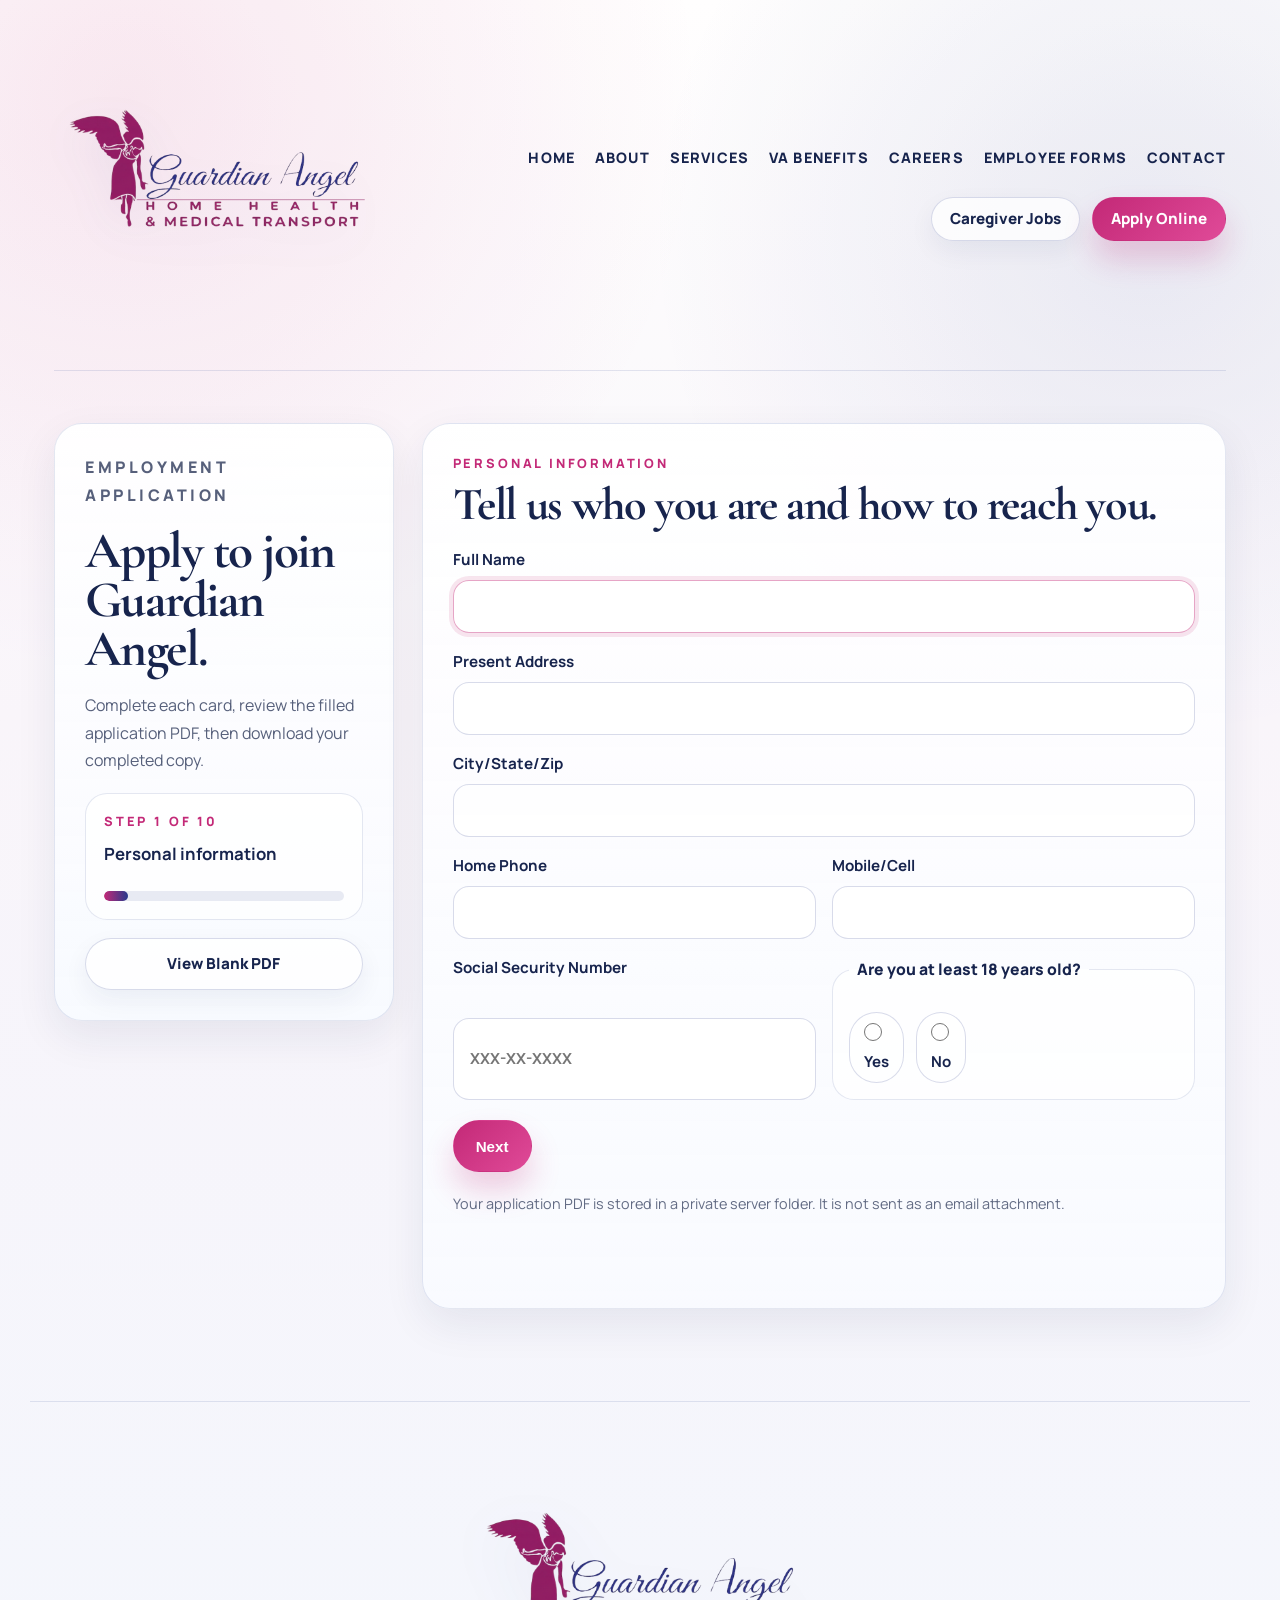
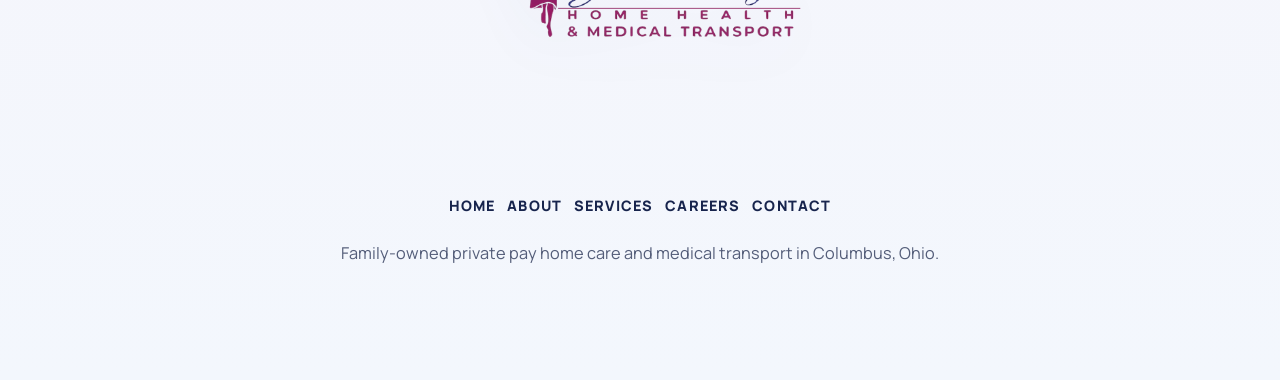
==== commit 8173a665: "Add private employee onboarding form submissions" ====
--- a/application.html
+++ b/application.html
@@ -487,6 +487,11 @@
               </fieldset>
 
               <div class="application-review-panel">
+                <h3>After you accept an offer</h3>
+                <p>W-4, I-9, and Ohio IT 4 are onboarding forms, not part of your initial application. After accepting an offer, complete them and submit them through our secure <a href="employee-forms.html#submit-onboarding-forms">employee onboarding forms page</a>. Do not submit Form I-9 before accepting an offer.</p>
+              </div>
+
+              <div class="application-review-panel">
                 <div class="application-review-head">
                   <h3>Review Answers</h3>
                   <button class="button button-secondary button-small" type="button" id="applicationRefreshPreviewButton">Update Preview</button>
@@ -513,7 +518,7 @@
               <button class="button button-secondary" type="button" id="applicationDownloadButton" hidden>Download PDF</button>
               <button class="button button-primary" type="button" id="applicationSubmitButton" hidden>Download and Submit</button>
             </div>
-            <p class="contact-note" id="applicationSubmitNote">Guardian Angel receives applications at info@guardianangelcareohio.com.</p>
+            <p class="contact-note" id="applicationSubmitNote">Your application PDF is stored in a private server folder. It is not sent as an email attachment.</p>
             <p class="form-response" id="applicationFormResponse" aria-live="polite"></p>
           </form>
         </div>
